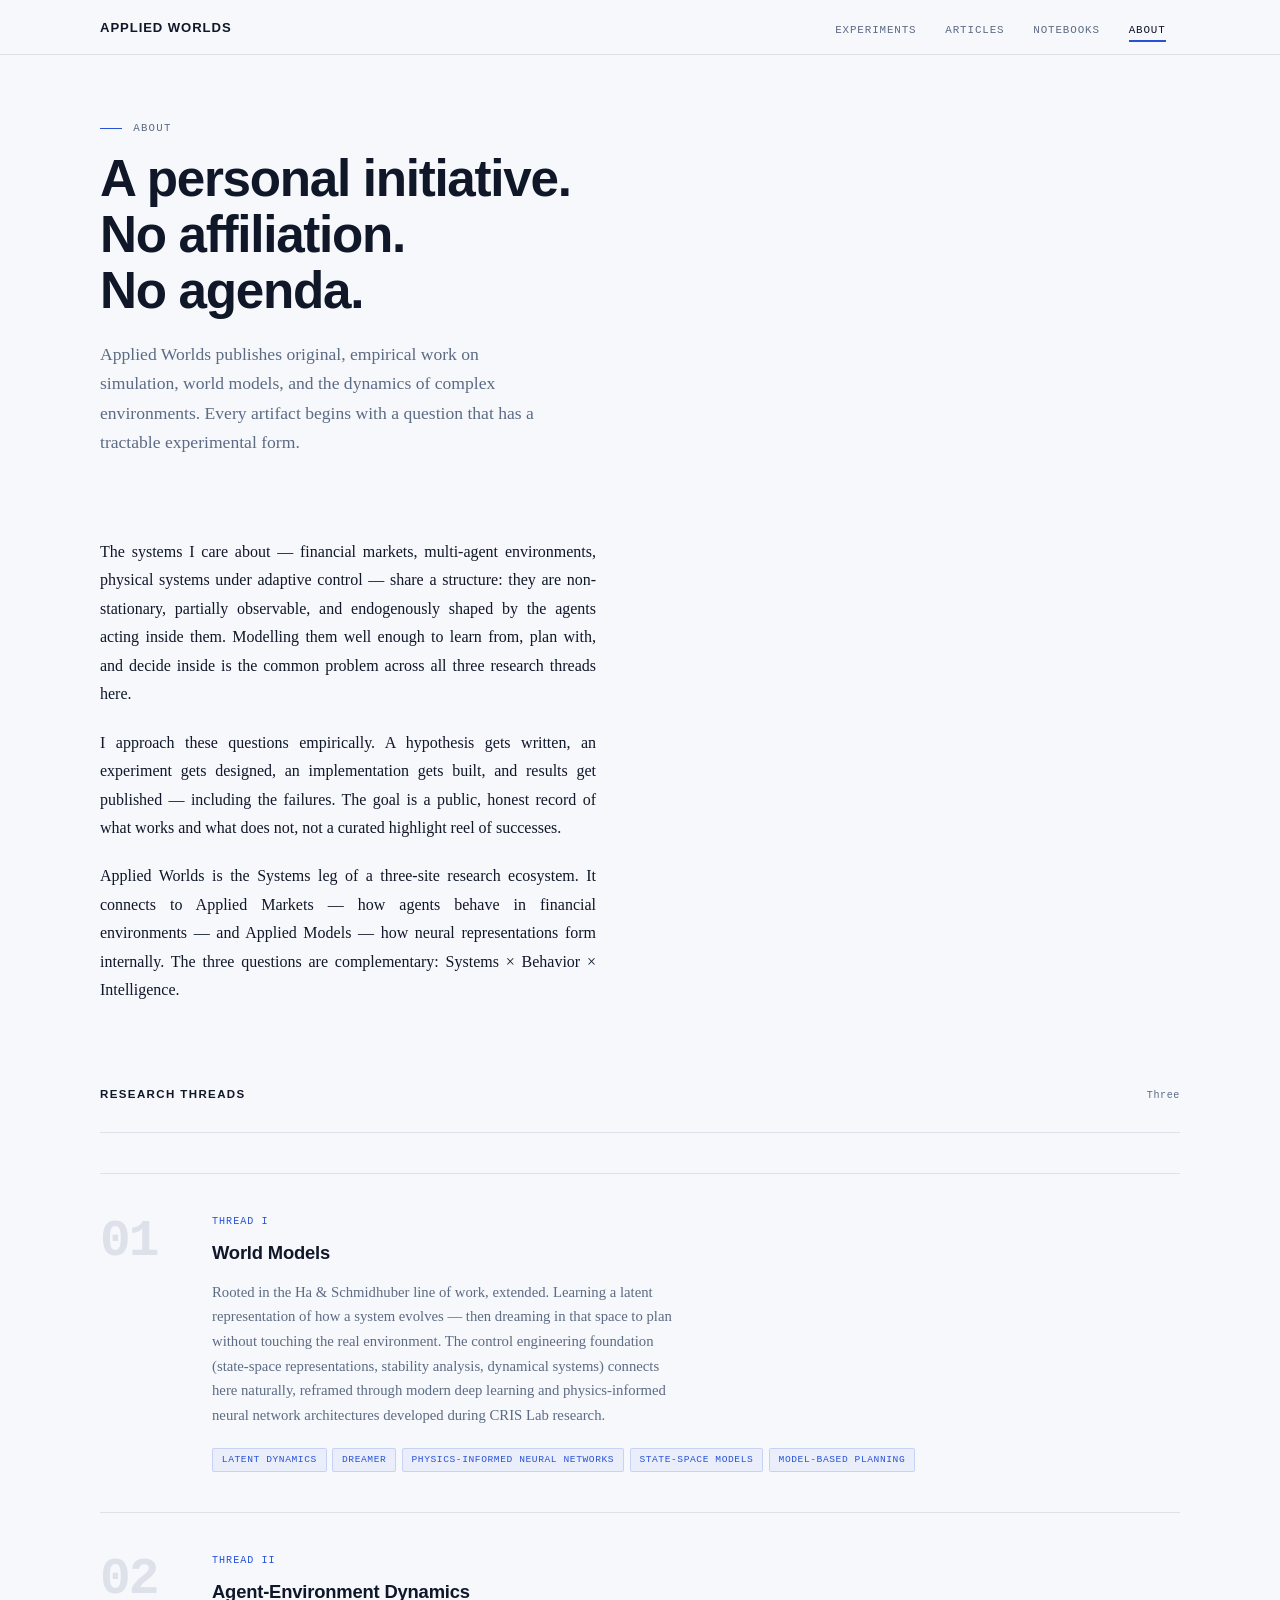
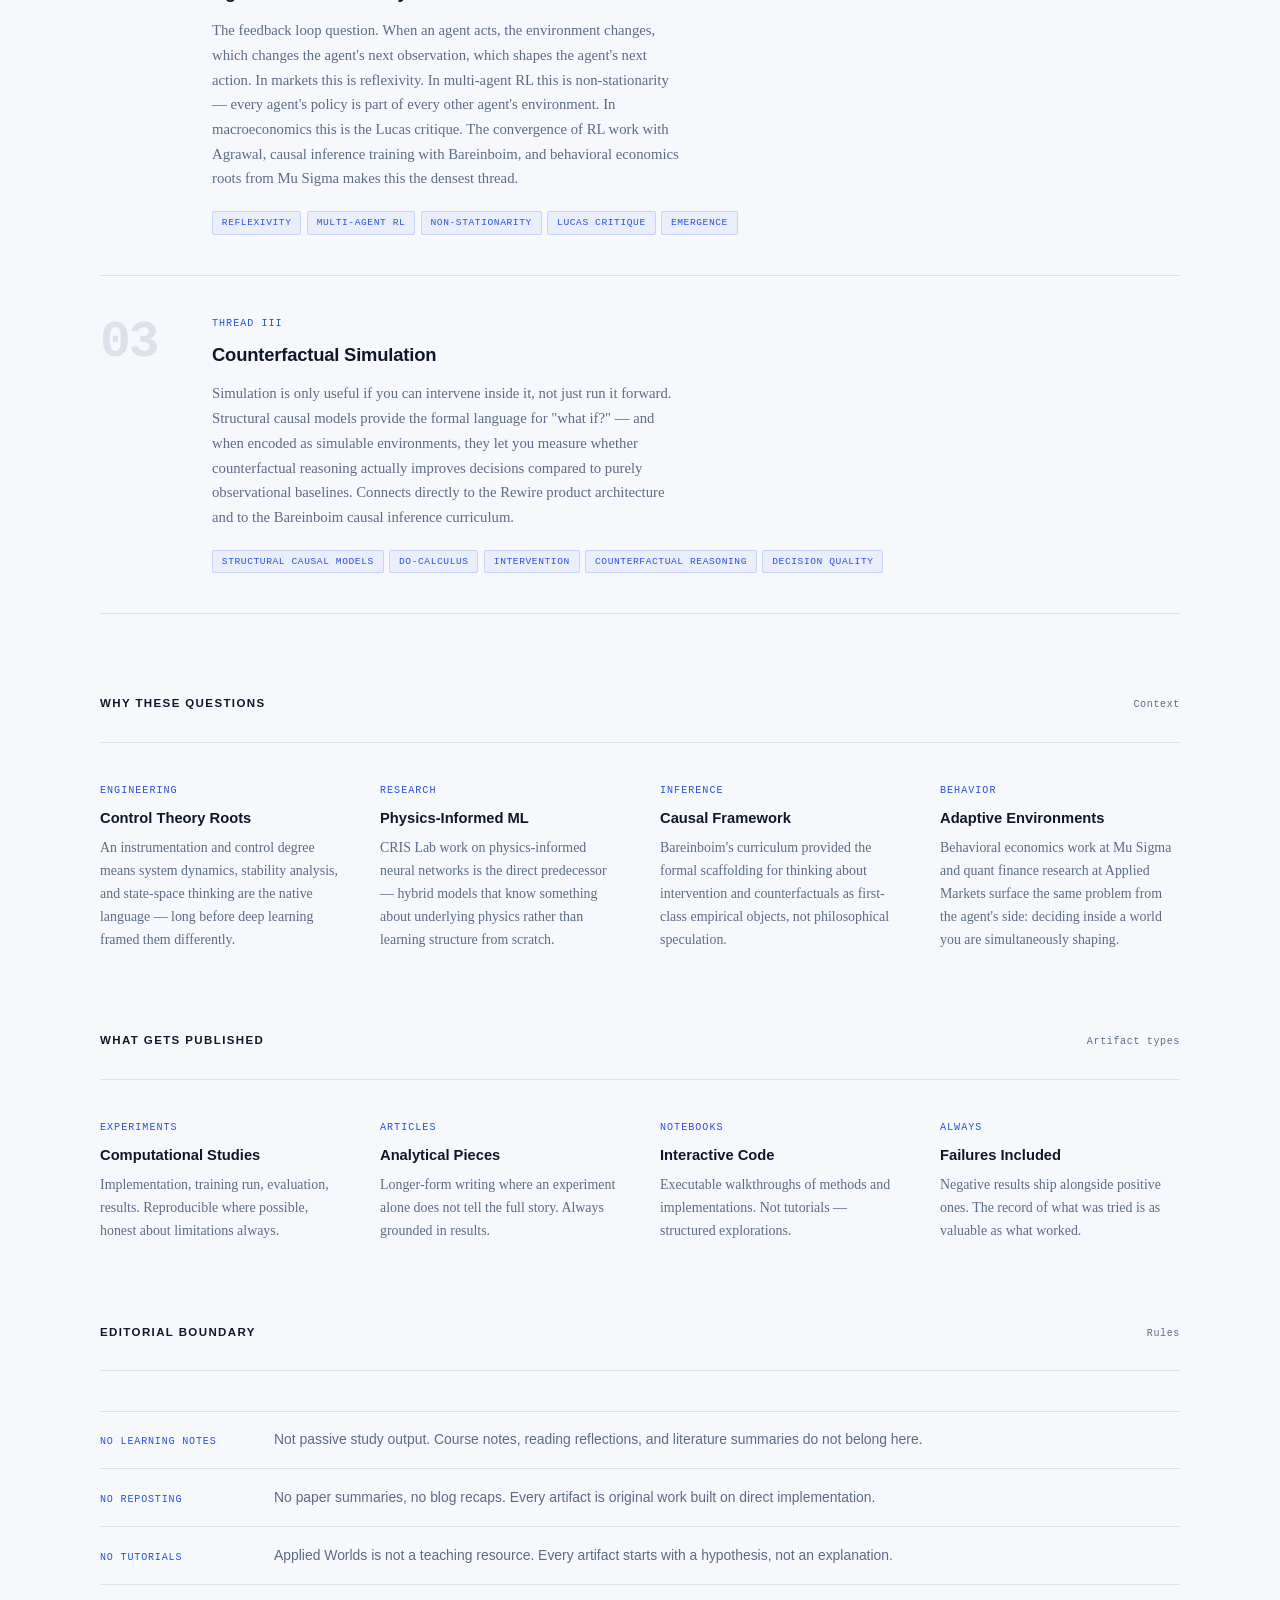
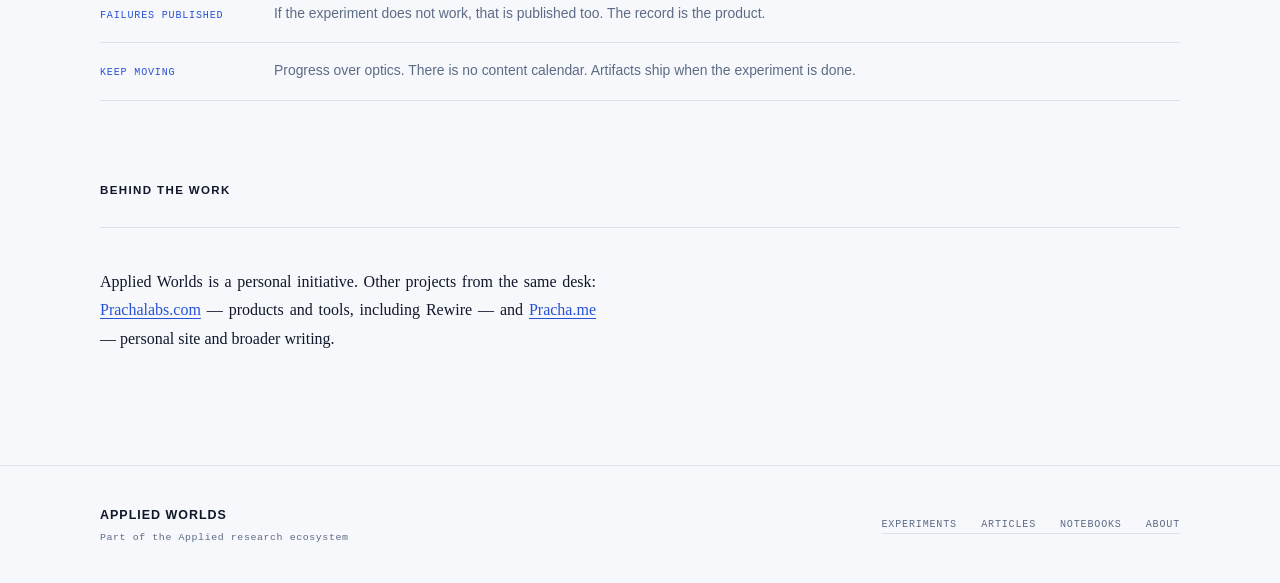
==== about.html @ 8bfee8c9 "Add initial site pages, styles, and Pages deploy Add the initial static site for Applied Worlds: ind" ====
<!doctype html>
<html lang="en">
<head>
  <meta charset="utf-8">
  <meta name="viewport" content="width=device-width, initial-scale=1">
  <title>About — Applied Worlds</title>
  <meta name="description" content="About Applied Worlds — the research initiative, its three threads, and the questions it pursues.">
  <link rel="stylesheet" href="style.css">
</head>
<body>

<!-- ─── Nav ──────────────────────────────────────────────────────── -->
<nav>
  <div class="nav-inner">
    <a class="nav-brand" href="index.html">Applied Worlds</a>
    <ul class="nav-links">
      <li><a href="experiments.html">Experiments</a></li>
      <li><a href="articles.html">Articles</a></li>
      <li><a href="notebooks.html">Notebooks</a></li>
      <li><a href="about.html" class="active">About</a></li>
    </ul>
  </div>
</nav>

<!-- ─── Page Header ───────────────────────────────────────────────── -->
<section style="margin-top: 3.5rem;">
  <div class="container">
    <span class="eyebrow">About</span>
    <h1 style="margin-top: 0.85rem; max-width: 20ch;">A personal initiative.<br>No affiliation.<br>No agenda.</h1>
    <p class="lede">Applied Worlds publishes original, empirical work on simulation, world models, and the dynamics of complex environments. Every artifact begins with a question that has a tractable experimental form.</p>
  </div>
</section>

<!-- ─── Mission ───────────────────────────────────────────────────── -->
<section>
  <div class="container">
    <p class="prose">The systems I care about — financial markets, multi-agent environments, physical systems under adaptive control — share a structure: they are non-stationary, partially observable, and endogenously shaped by the agents acting inside them. Modelling them well enough to learn from, plan with, and decide inside is the common problem across all three research threads here.</p>
    <p class="prose" style="margin-top: 1.25rem;">I approach these questions empirically. A hypothesis gets written, an experiment gets designed, an implementation gets built, and results get published — including the failures. The goal is a public, honest record of what works and what does not, not a curated highlight reel of successes.</p>
    <p class="prose" style="margin-top: 1.25rem;">Applied Worlds is the Systems leg of a three-site research ecosystem. It connects to Applied Markets — how agents behave in financial environments — and Applied Models — how neural representations form internally. The three questions are complementary: Systems &times; Behavior &times; Intelligence.</p>
  </div>
</section>

<!-- ─── Research Threads ──────────────────────────────────────────── -->
<section>
  <div class="container">
    <div class="section-header">
      <span class="section-title">Research Threads</span>
      <span class="section-count">Three</span>
    </div>

    <div class="threads-list">

      <div class="thread">
        <div class="thread-num">01</div>
        <div class="thread-body">
          <div class="thread-label">Thread I</div>
          <h3>World Models</h3>
          <p>Rooted in the Ha &amp; Schmidhuber line of work, extended. Learning a latent representation of how a system evolves — then dreaming in that space to plan without touching the real environment. The control engineering foundation (state-space representations, stability analysis, dynamical systems) connects here naturally, reframed through modern deep learning and physics-informed neural network architectures developed during CRIS Lab research.</p>
          <div class="thread-tags">
            <span class="tag">Latent Dynamics</span>
            <span class="tag">Dreamer</span>
            <span class="tag">Physics-Informed Neural Networks</span>
            <span class="tag">State-Space Models</span>
            <span class="tag">Model-Based Planning</span>
          </div>
        </div>
      </div>

      <div class="thread">
        <div class="thread-num">02</div>
        <div class="thread-body">
          <div class="thread-label">Thread II</div>
          <h3>Agent-Environment Dynamics</h3>
          <p>The feedback loop question. When an agent acts, the environment changes, which changes the agent's next observation, which shapes the agent's next action. In markets this is reflexivity. In multi-agent RL this is non-stationarity — every agent's policy is part of every other agent's environment. In macroeconomics this is the Lucas critique. The convergence of RL work with Agrawal, causal inference training with Bareinboim, and behavioral economics roots from Mu Sigma makes this the densest thread.</p>
          <div class="thread-tags">
            <span class="tag">Reflexivity</span>
            <span class="tag">Multi-Agent RL</span>
            <span class="tag">Non-Stationarity</span>
            <span class="tag">Lucas Critique</span>
            <span class="tag">Emergence</span>
          </div>
        </div>
      </div>

      <div class="thread">
        <div class="thread-num">03</div>
        <div class="thread-body">
          <div class="thread-label">Thread III</div>
          <h3>Counterfactual Simulation</h3>
          <p>Simulation is only useful if you can intervene inside it, not just run it forward. Structural causal models provide the formal language for "what if?" — and when encoded as simulable environments, they let you measure whether counterfactual reasoning actually improves decisions compared to purely observational baselines. Connects directly to the Rewire product architecture and to the Bareinboim causal inference curriculum.</p>
          <div class="thread-tags">
            <span class="tag">Structural Causal Models</span>
            <span class="tag">Do-Calculus</span>
            <span class="tag">Intervention</span>
            <span class="tag">Counterfactual Reasoning</span>
            <span class="tag">Decision Quality</span>
          </div>
        </div>
      </div>

    </div>
  </div>
</section>

<!-- ─── Why These Questions ───────────────────────────────────────── -->
<section>
  <div class="container">
    <div class="section-header">
      <span class="section-title">Why These Questions</span>
      <span class="section-count">Context</span>
    </div>
    <div class="four-col">
      <div>
        <div class="item-label">Engineering</div>
        <div class="item-title">Control Theory Roots</div>
        <p class="item-text">An instrumentation and control degree means system dynamics, stability analysis, and state-space thinking are the native language — long before deep learning framed them differently.</p>
      </div>
      <div>
        <div class="item-label">Research</div>
        <div class="item-title">Physics-Informed ML</div>
        <p class="item-text">CRIS Lab work on physics-informed neural networks is the direct predecessor — hybrid models that know something about underlying physics rather than learning structure from scratch.</p>
      </div>
      <div>
        <div class="item-label">Inference</div>
        <div class="item-title">Causal Framework</div>
        <p class="item-text">Bareinboim's curriculum provided the formal scaffolding for thinking about intervention and counterfactuals as first-class empirical objects, not philosophical speculation.</p>
      </div>
      <div>
        <div class="item-label">Behavior</div>
        <div class="item-title">Adaptive Environments</div>
        <p class="item-text">Behavioral economics work at Mu Sigma and quant finance research at Applied Markets surface the same problem from the agent's side: deciding inside a world you are simultaneously shaping.</p>
      </div>
    </div>
  </div>
</section>

<!-- ─── What Gets Published ───────────────────────────────────────── -->
<section>
  <div class="container">
    <div class="section-header">
      <span class="section-title">What Gets Published</span>
      <span class="section-count">Artifact types</span>
    </div>
    <div class="four-col">
      <div>
        <div class="item-label">Experiments</div>
        <div class="item-title">Computational Studies</div>
        <p class="item-text">Implementation, training run, evaluation, results. Reproducible where possible, honest about limitations always.</p>
      </div>
      <div>
        <div class="item-label">Articles</div>
        <div class="item-title">Analytical Pieces</div>
        <p class="item-text">Longer-form writing where an experiment alone does not tell the full story. Always grounded in results.</p>
      </div>
      <div>
        <div class="item-label">Notebooks</div>
        <div class="item-title">Interactive Code</div>
        <p class="item-text">Executable walkthroughs of methods and implementations. Not tutorials — structured explorations.</p>
      </div>
      <div>
        <div class="item-label">Always</div>
        <div class="item-title">Failures Included</div>
        <p class="item-text">Negative results ship alongside positive ones. The record of what was tried is as valuable as what worked.</p>
      </div>
    </div>
  </div>
</section>

<!-- ─── Editorial Boundary ────────────────────────────────────────── -->
<section>
  <div class="container">
    <div class="section-header">
      <span class="section-title">Editorial Boundary</span>
      <span class="section-count">Rules</span>
    </div>
    <div class="editorial-list">
      <div class="editorial-item">
        <span class="rule-label">No Learning Notes</span>
        <span class="rule-text">Not passive study output. Course notes, reading reflections, and literature summaries do not belong here.</span>
      </div>
      <div class="editorial-item">
        <span class="rule-label">No Reposting</span>
        <span class="rule-text">No paper summaries, no blog recaps. Every artifact is original work built on direct implementation.</span>
      </div>
      <div class="editorial-item">
        <span class="rule-label">No Tutorials</span>
        <span class="rule-text">Applied Worlds is not a teaching resource. Every artifact starts with a hypothesis, not an explanation.</span>
      </div>
      <div class="editorial-item">
        <span class="rule-label">Failures Published</span>
        <span class="rule-text">If the experiment does not work, that is published too. The record is the product.</span>
      </div>
      <div class="editorial-item">
        <span class="rule-label">Keep Moving</span>
        <span class="rule-text">Progress over optics. There is no content calendar. Artifacts ship when the experiment is done.</span>
      </div>
    </div>
  </div>
</section>

<!-- ─── Behind the Work ───────────────────────────────────────────── -->
<section style="margin-bottom: 3rem;">
  <div class="container">
    <div class="section-header">
      <span class="section-title">Behind the Work</span>
    </div>
    <p class="prose">Applied Worlds is a personal initiative. Other projects from the same desk: <a href="https://prachalabs.com" style="color: var(--accent); text-decoration: underline; text-underline-offset: 3px;">Prachalabs.com</a> — products and tools, including Rewire — and <a href="https://pracha.me" style="color: var(--accent); text-decoration: underline; text-underline-offset: 3px;">Pracha.me</a> — personal site and broader writing.</p>
  </div>
</section>

<!-- ─── Footer ───────────────────────────────────────────────────── -->
<footer>
  <div class="footer-inner">
    <div>
      <div class="footer-brand">Applied Worlds</div>
      <div class="footer-meta">Part of the Applied research ecosystem</div>
    </div>
    <nav class="footer-links">
      <a href="experiments.html">Experiments</a>
      <a href="articles.html">Articles</a>
      <a href="notebooks.html">Notebooks</a>
      <a href="about.html">About</a>
    </nav>
  </div>
</footer>

</body>
</html>
---- style.css ----
/* ─── Applied Worlds · Design System ──────────────────────────────── */

:root {
  /* Color */
  --bg:           #f7f8fc;
  --surface:      #eef0f7;
  --ink:          #0f1729;
  --muted:        #5c6b84;
  --rule:         #dde1ea;
  --line:         #c8cedd;
  --accent:       #2752d8;
  --accent-muted: #8aa4e8;
  --accent-warm:  #d45f2e;

  /* Typography */
  --font-serif: Charter, "Iowan Old Style", Palatino, Georgia, serif;
  --font-sans:  "Avenir Next", "Gill Sans", "Trebuchet MS", sans-serif;
  --font-mono:  SFMono-Regular, Menlo, Monaco, "Cascadia Mono", monospace;

  /* Layout */
  --max-w: min(1080px, calc(100% - 3rem));
}

/* ─── Reset ──────────────────────────────────────────────────────── */

*, *::before, *::after { box-sizing: border-box; margin: 0; padding: 0; }
html { font-size: 16px; -webkit-font-smoothing: antialiased; }
body { background: var(--bg); color: var(--ink); font-family: var(--font-serif); line-height: 1.6; }
a { color: inherit; text-decoration: none; }
ul, ol { list-style: none; }

/* ─── Layout ─────────────────────────────────────────────────────── */

.container { width: var(--max-w); margin-inline: auto; }
section { margin-top: 5rem; }

/* ─── Typography ─────────────────────────────────────────────────── */

h1 {
  font-family: var(--font-sans);
  font-size: clamp(2.1rem, 5vw, 3.2rem);
  font-weight: 700;
  line-height: 1.1;
  letter-spacing: -0.025em;
  color: var(--ink);
}

h2 {
  font-family: var(--font-sans);
  font-size: 1.4rem;
  font-weight: 600;
  letter-spacing: -0.01em;
  color: var(--ink);
}

h3 {
  font-family: var(--font-sans);
  font-size: 1.1rem;
  font-weight: 700;
  letter-spacing: -0.01em;
  color: var(--ink);
}

.lede {
  font-family: var(--font-serif);
  font-size: 1.1rem;
  line-height: 1.68;
  color: var(--muted);
  max-width: 52ch;
  margin-top: 1.25rem;
}

.prose {
  font-family: var(--font-serif);
  font-size: 1rem;
  line-height: 1.78;
  max-width: 62ch;
  text-align: justify;
  hyphens: auto;
  color: var(--ink);
}

/* ─── Eyebrow ────────────────────────────────────────────────────── */

.eyebrow {
  font-family: var(--font-mono);
  font-size: 0.67rem;
  letter-spacing: 0.12em;
  text-transform: uppercase;
  color: var(--muted);
  display: inline-flex;
  align-items: center;
  gap: 0.7rem;
}

.eyebrow::before {
  content: '';
  display: block;
  width: 22px;
  height: 1px;
  background: var(--accent);
  flex-shrink: 0;
}

/* ─── Navigation ─────────────────────────────────────────────────── */

nav {
  position: sticky;
  top: 0;
  z-index: 100;
  background: rgba(247, 248, 252, 0.88);
  backdrop-filter: blur(14px);
  -webkit-backdrop-filter: blur(14px);
  border-bottom: 1px solid var(--rule);
}

.nav-inner {
  width: var(--max-w);
  margin-inline: auto;
  display: flex;
  align-items: center;
  justify-content: space-between;
  height: 54px;
}

.nav-brand {
  font-family: var(--font-sans);
  font-size: 0.82rem;
  font-weight: 700;
  letter-spacing: 0.07em;
  text-transform: uppercase;
  color: var(--ink);
}

.nav-links {
  display: flex;
  align-items: center;
}

.nav-links a {
  font-family: var(--font-mono);
  font-size: 0.68rem;
  letter-spacing: 0.08em;
  text-transform: uppercase;
  color: var(--muted);
  padding: 0.35rem 0.9rem;
  position: relative;
  transition: color 0.18s;
}

.nav-links a::after {
  content: '';
  position: absolute;
  bottom: -1px;
  left: 0.9rem;
  right: 0.9rem;
  height: 2px;
  background: var(--accent);
  transform: scaleX(0);
  transform-origin: left;
  transition: transform 0.2s ease;
}

.nav-links a:hover { color: var(--ink); }
.nav-links a:hover::after { transform: scaleX(1); }
.nav-links a.active { color: var(--ink); }
.nav-links a.active::after { transform: scaleX(1); }

/* ─── Hero ───────────────────────────────────────────────────────── */

.hero {
  position: relative;
  padding: 5rem 0 4.5rem;
  overflow: hidden;
}

/* dot grid */
.hero::before {
  content: '';
  position: absolute;
  inset: 0;
  background-image: radial-gradient(circle at 1px 1px, var(--line) 1px, transparent 0);
  background-size: 28px 28px;
  opacity: 0.5;
  pointer-events: none;
}

/* indigo glow bleed */
.hero::after {
  content: '';
  position: absolute;
  top: 0;
  left: -5%;
  width: 55%;
  height: 100%;
  background: radial-gradient(ellipse at 25% 40%, rgba(39, 82, 216, 0.07) 0%, transparent 65%);
  pointer-events: none;
}

.hero-inner {
  position: relative;
  z-index: 1;
  width: var(--max-w);
  margin-inline: auto;
  display: grid;
  grid-template-columns: 1.4fr 0.9fr;
  gap: 4rem;
  align-items: start;
}

.hero-left { padding-top: 0.25rem; }
.hero-left h1 { margin-top: 0.85rem; }

.hero-cta {
  display: flex;
  gap: 0.75rem;
  margin-top: 2rem;
  flex-wrap: wrap;
}

/* ─── Signal Bar ─────────────────────────────────────────────────── */

.signal-bar {
  display: flex;
  flex-wrap: wrap;
  gap: 0;
  margin-top: 2.25rem;
  border-top: 1px solid var(--rule);
  padding-top: 1.25rem;
}

.signal-bar span {
  font-family: var(--font-mono);
  font-size: 0.63rem;
  letter-spacing: 0.1em;
  text-transform: uppercase;
  color: var(--muted);
  padding-right: 1rem;
  margin-right: 1rem;
  border-right: 1px solid var(--rule);
}

.signal-bar span:last-child { border-right: none; margin-right: 0; }

/* ─── Hero Right: Question Block ─────────────────────────────────── */

.hero-question {
  background: var(--surface);
  border: 1px solid var(--rule);
  border-top: 3px solid var(--accent);
  padding: 1.75rem;
}

.hero-question .eyebrow { margin-bottom: 1rem; }

.hero-question blockquote {
  font-family: var(--font-serif);
  font-size: 0.93rem;
  line-height: 1.72;
  color: var(--ink);
  font-style: italic;
}

/* Thread list inside hero right */
.hero-thread-list {
  margin-top: 1.5rem;
  border-top: 1px solid var(--rule);
  padding-top: 1rem;
}

.hero-thread-list li {
  display: flex;
  align-items: baseline;
  gap: 0.75rem;
  padding: 0.5rem 0;
  border-bottom: 1px solid var(--rule);
}

.hero-thread-list li:first-child { border-top: 1px solid var(--rule); }

.tnum {
  font-family: var(--font-mono);
  font-size: 0.62rem;
  color: var(--accent);
  letter-spacing: 0.05em;
  flex-shrink: 0;
}

.tname {
  font-family: var(--font-sans);
  font-size: 0.78rem;
  font-weight: 600;
  color: var(--ink);
}

/* ─── World Diagram ──────────────────────────────────────────────── */

.world-diagram-wrap {
  display: flex;
  align-items: center;
  justify-content: center;
  padding: 1.25rem 1.75rem;
}

.world-diagram-wrap svg {
  width: 100%;
  max-width: 175px;
  opacity: 0.85;
}

/* ─── Buttons ────────────────────────────────────────────────────── */

.btn-primary {
  display: inline-flex;
  align-items: center;
  font-family: var(--font-sans);
  font-size: 0.8rem;
  font-weight: 600;
  letter-spacing: 0.04em;
  background: var(--ink);
  color: #fff;
  padding: 0.65rem 1.35rem;
  border-radius: 2px;
  transition: background 0.18s;
}

.btn-primary:hover { background: var(--accent); }

.btn-secondary {
  display: inline-flex;
  align-items: center;
  font-family: var(--font-sans);
  font-size: 0.8rem;
  font-weight: 500;
  color: var(--muted);
  padding: 0.65rem 1.35rem;
  border: 1px solid var(--line);
  border-radius: 2px;
  transition: color 0.18s, border-color 0.18s;
}

.btn-secondary:hover { color: var(--ink); border-color: var(--ink); }

/* ─── Section Header ─────────────────────────────────────────────── */

.section-header {
  display: flex;
  align-items: baseline;
  justify-content: space-between;
  padding-bottom: 1.75rem;
  border-bottom: 1px solid var(--rule);
  margin-bottom: 2.5rem;
}

.section-title {
  font-family: var(--font-sans);
  font-size: 0.72rem;
  font-weight: 700;
  letter-spacing: 0.12em;
  text-transform: uppercase;
  color: var(--ink);
}

.section-count {
  font-family: var(--font-mono);
  font-size: 0.63rem;
  color: var(--muted);
  letter-spacing: 0.06em;
}

/* ─── At a Glance ────────────────────────────────────────────────── */

.glance-grid {
  display: grid;
  grid-template-columns: repeat(4, 1fr);
}

.glance-item {
  padding: 0 1.75rem 0 0;
  border-right: 1px solid var(--rule);
}

.glance-item:first-child { padding-left: 0; }
.glance-item:last-child { border-right: none; }
.glance-item:not(:first-child) { padding-left: 1.75rem; }

.glance-label {
  font-family: var(--font-mono);
  font-size: 0.63rem;
  letter-spacing: 0.1em;
  text-transform: uppercase;
  color: var(--accent);
  margin-bottom: 0.5rem;
}

.glance-value {
  font-family: var(--font-sans);
  font-size: 0.9rem;
  font-weight: 600;
  color: var(--ink);
  line-height: 1.4;
}

/* ─── Research Threads ───────────────────────────────────────────── */

.threads-list { display: flex; flex-direction: column; }

.thread {
  display: grid;
  grid-template-columns: 72px 1fr;
  gap: 2.5rem;
  padding: 2.5rem 0;
  border-top: 1px solid var(--rule);
}

.thread:last-child { border-bottom: 1px solid var(--rule); }

.thread-num {
  font-family: var(--font-mono);
  font-size: 3.2rem;
  font-weight: 700;
  color: var(--rule);
  line-height: 1;
  padding-top: 0.1rem;
  letter-spacing: -0.04em;
  user-select: none;
  transition: color 0.2s;
}

.thread:hover .thread-num { color: var(--line); }

.thread-label {
  font-family: var(--font-mono);
  font-size: 0.63rem;
  letter-spacing: 0.1em;
  text-transform: uppercase;
  color: var(--accent);
  margin-bottom: 0.5rem;
}

.thread h3 {
  font-size: 1.15rem;
  font-weight: 700;
  margin-bottom: 0.75rem;
  letter-spacing: -0.01em;
}

.thread p {
  font-size: 0.92rem;
  color: var(--muted);
  line-height: 1.68;
  max-width: 64ch;
}

.thread-tags {
  display: flex;
  flex-wrap: wrap;
  gap: 0.35rem;
  margin-top: 1.25rem;
}

.tag {
  font-family: var(--font-mono);
  font-size: 0.6rem;
  letter-spacing: 0.06em;
  text-transform: uppercase;
  color: var(--accent);
  background: rgba(39, 82, 216, 0.06);
  border: 1px solid rgba(39, 82, 216, 0.18);
  padding: 0.2rem 0.55rem;
  border-radius: 2px;
}

/* ─── Four-col Grid ──────────────────────────────────────────────── */

.four-col {
  display: grid;
  grid-template-columns: repeat(4, 1fr);
  gap: 2.5rem;
}

.item-label {
  font-family: var(--font-mono);
  font-size: 0.63rem;
  letter-spacing: 0.1em;
  text-transform: uppercase;
  color: var(--accent);
  margin-bottom: 0.5rem;
}

.item-title {
  font-family: var(--font-sans);
  font-size: 0.92rem;
  font-weight: 600;
  color: var(--ink);
  margin-bottom: 0.4rem;
}

.item-text {
  font-family: var(--font-serif);
  font-size: 0.87rem;
  color: var(--muted);
  line-height: 1.65;
}

/* ─── Editorial List ─────────────────────────────────────────────── */

.editorial-list { display: flex; flex-direction: column; }

.editorial-item {
  display: grid;
  grid-template-columns: 150px 1fr;
  gap: 1.5rem;
  padding: 1.1rem 0;
  border-top: 1px solid var(--rule);
  align-items: baseline;
}

.editorial-item:last-child { border-bottom: 1px solid var(--rule); }

.rule-label {
  font-family: var(--font-mono);
  font-size: 0.63rem;
  letter-spacing: 0.08em;
  text-transform: uppercase;
  color: var(--accent);
}

.rule-text {
  font-family: var(--font-sans);
  font-size: 0.87rem;
  color: var(--muted);
  line-height: 1.55;
}

/* ─── Artifact Index ─────────────────────────────────────────────── */

.artifact-filters {
  display: flex;
  gap: 1.5rem;
  margin-bottom: 2rem;
  padding-bottom: 1rem;
  border-bottom: 1px solid var(--rule);
  flex-wrap: wrap;
}

.artifact-filters a {
  font-family: var(--font-mono);
  font-size: 0.63rem;
  letter-spacing: 0.1em;
  text-transform: uppercase;
  color: var(--muted);
  transition: color 0.18s;
}

.artifact-filters a:hover { color: var(--accent); }
.artifact-filters a.active { color: var(--accent); }

.artifact-table {
  width: 100%;
  border-collapse: collapse;
  font-size: 0.87rem;
}

.artifact-table th {
  font-family: var(--font-mono);
  font-size: 0.6rem;
  letter-spacing: 0.1em;
  text-transform: uppercase;
  color: var(--muted);
  text-align: left;
  padding: 0 1.5rem 0.75rem 0;
  border-bottom: 1px solid var(--rule);
  font-weight: normal;
}

.artifact-table td {
  padding: 1rem 1.5rem 1rem 0;
  border-bottom: 1px solid var(--rule);
  vertical-align: top;
}

.empty-state {
  padding: 4.5rem 0;
  text-align: center;
}

.empty-state p {
  font-family: var(--font-mono);
  font-size: 0.72rem;
  letter-spacing: 0.08em;
  text-transform: uppercase;
  color: var(--muted);
}

/* ─── Footer ─────────────────────────────────────────────────────── */

footer {
  margin-top: 7rem;
  border-top: 1px solid var(--rule);
  padding: 2.5rem 0;
}

.footer-inner {
  width: var(--max-w);
  margin-inline: auto;
  display: flex;
  align-items: center;
  justify-content: space-between;
  flex-wrap: wrap;
  gap: 1rem;
}

.footer-brand {
  font-family: var(--font-sans);
  font-size: 0.78rem;
  font-weight: 700;
  letter-spacing: 0.08em;
  text-transform: uppercase;
  color: var(--ink);
}

.footer-meta {
  font-family: var(--font-mono);
  font-size: 0.62rem;
  letter-spacing: 0.06em;
  color: var(--muted);
  margin-top: 0.2rem;
}

.footer-links {
  display: flex;
  gap: 1.5rem;
  flex-wrap: wrap;
}

.footer-links a {
  font-family: var(--font-mono);
  font-size: 0.63rem;
  letter-spacing: 0.08em;
  text-transform: uppercase;
  color: var(--muted);
  transition: color 0.18s;
}

.footer-links a:hover { color: var(--accent); }

/* ─── Responsive ─────────────────────────────────────────────────── */

@media (max-width: 900px) {
  .hero-inner {
    grid-template-columns: 1fr;
    gap: 2.5rem;
  }

  .glance-grid {
    grid-template-columns: repeat(2, 1fr);
    row-gap: 2rem;
  }

  .glance-item {
    border-right: none;
    border-bottom: 1px solid var(--rule);
    padding: 0 0 1.5rem;
  }

  .glance-item:last-child { border-bottom: none; }
  .glance-item:not(:first-child) { padding-left: 0; }

  .thread {
    grid-template-columns: 48px 1fr;
    gap: 1.25rem;
  }

  .thread-num { font-size: 2rem; }

  .four-col { grid-template-columns: repeat(2, 1fr); gap: 1.75rem; }

  .editorial-item { grid-template-columns: 1fr; gap: 0.35rem; }

  .core-question-inner { grid-template-columns: 1fr; gap: 1.5rem; }
}

@media (max-width: 580px) {
  h1 { font-size: 1.85rem; }
  .four-col { grid-template-columns: 1fr; }
  .glance-grid { grid-template-columns: 1fr; }
}
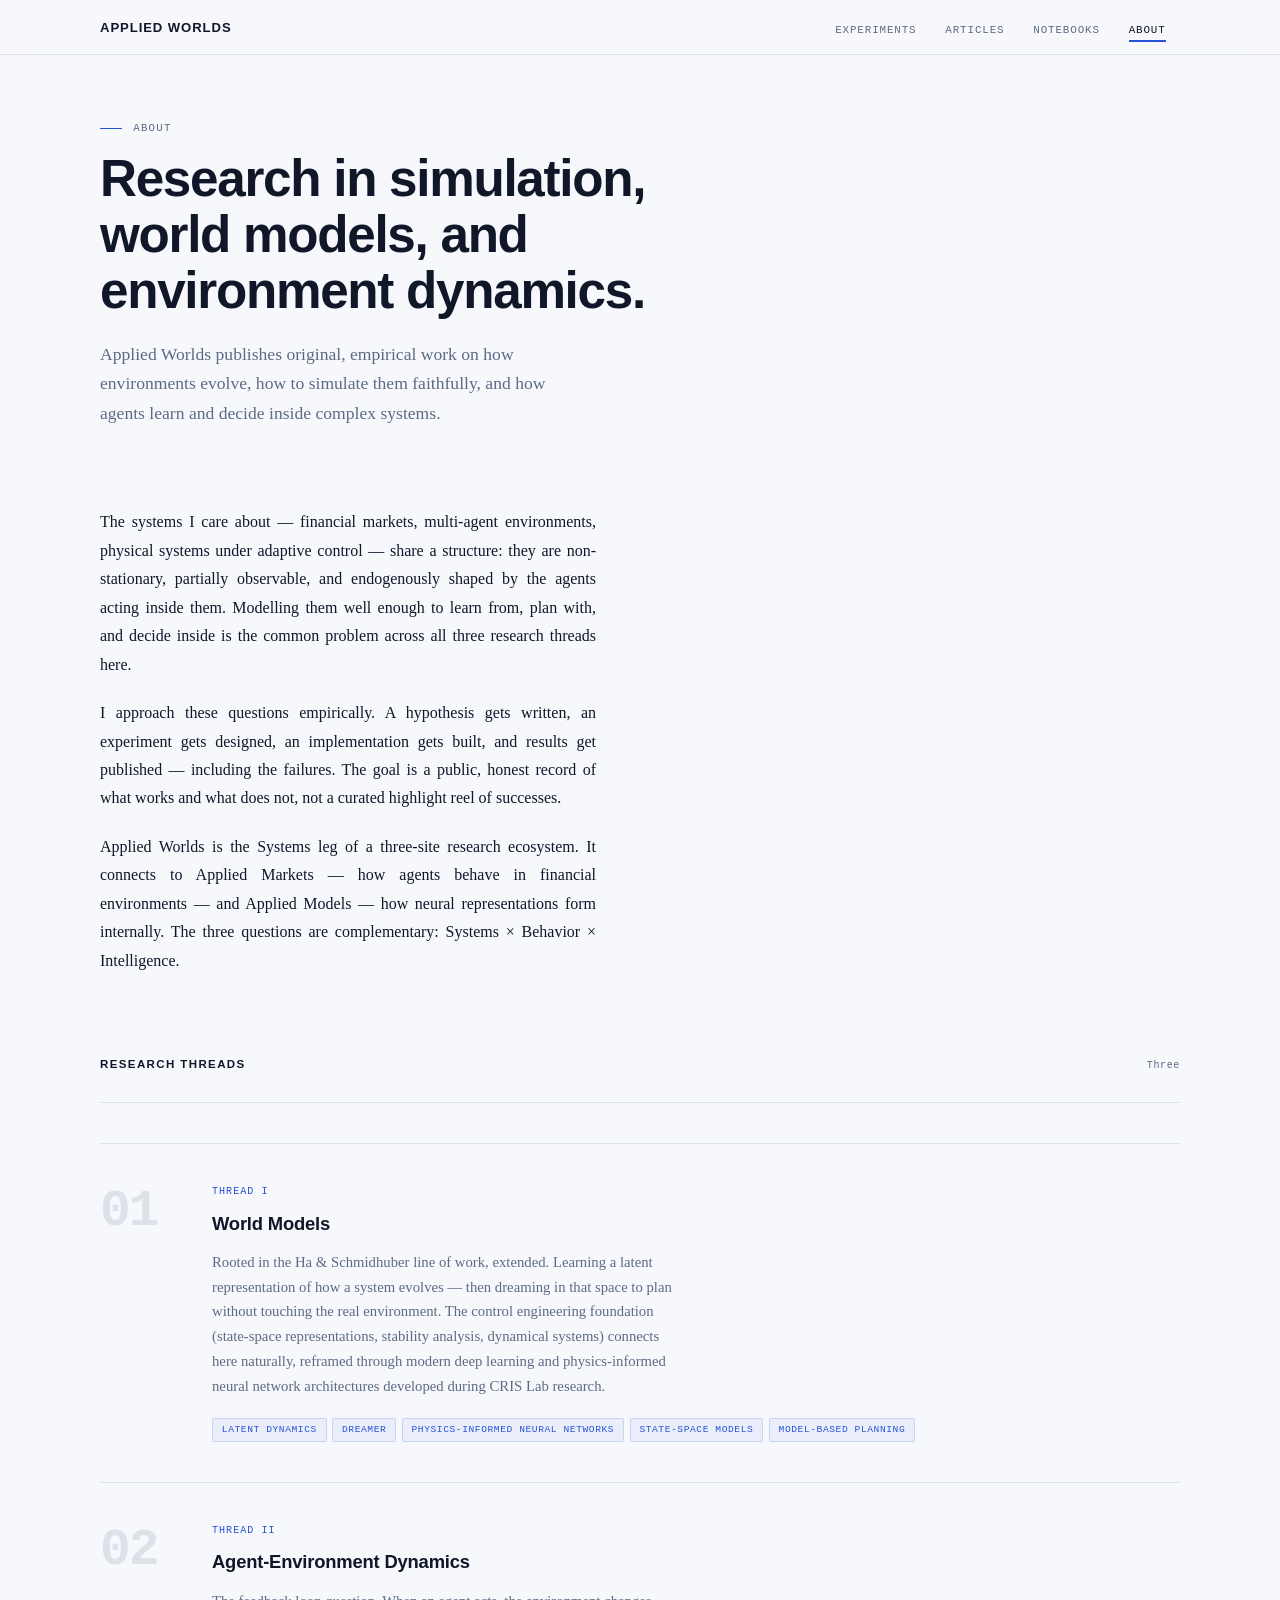
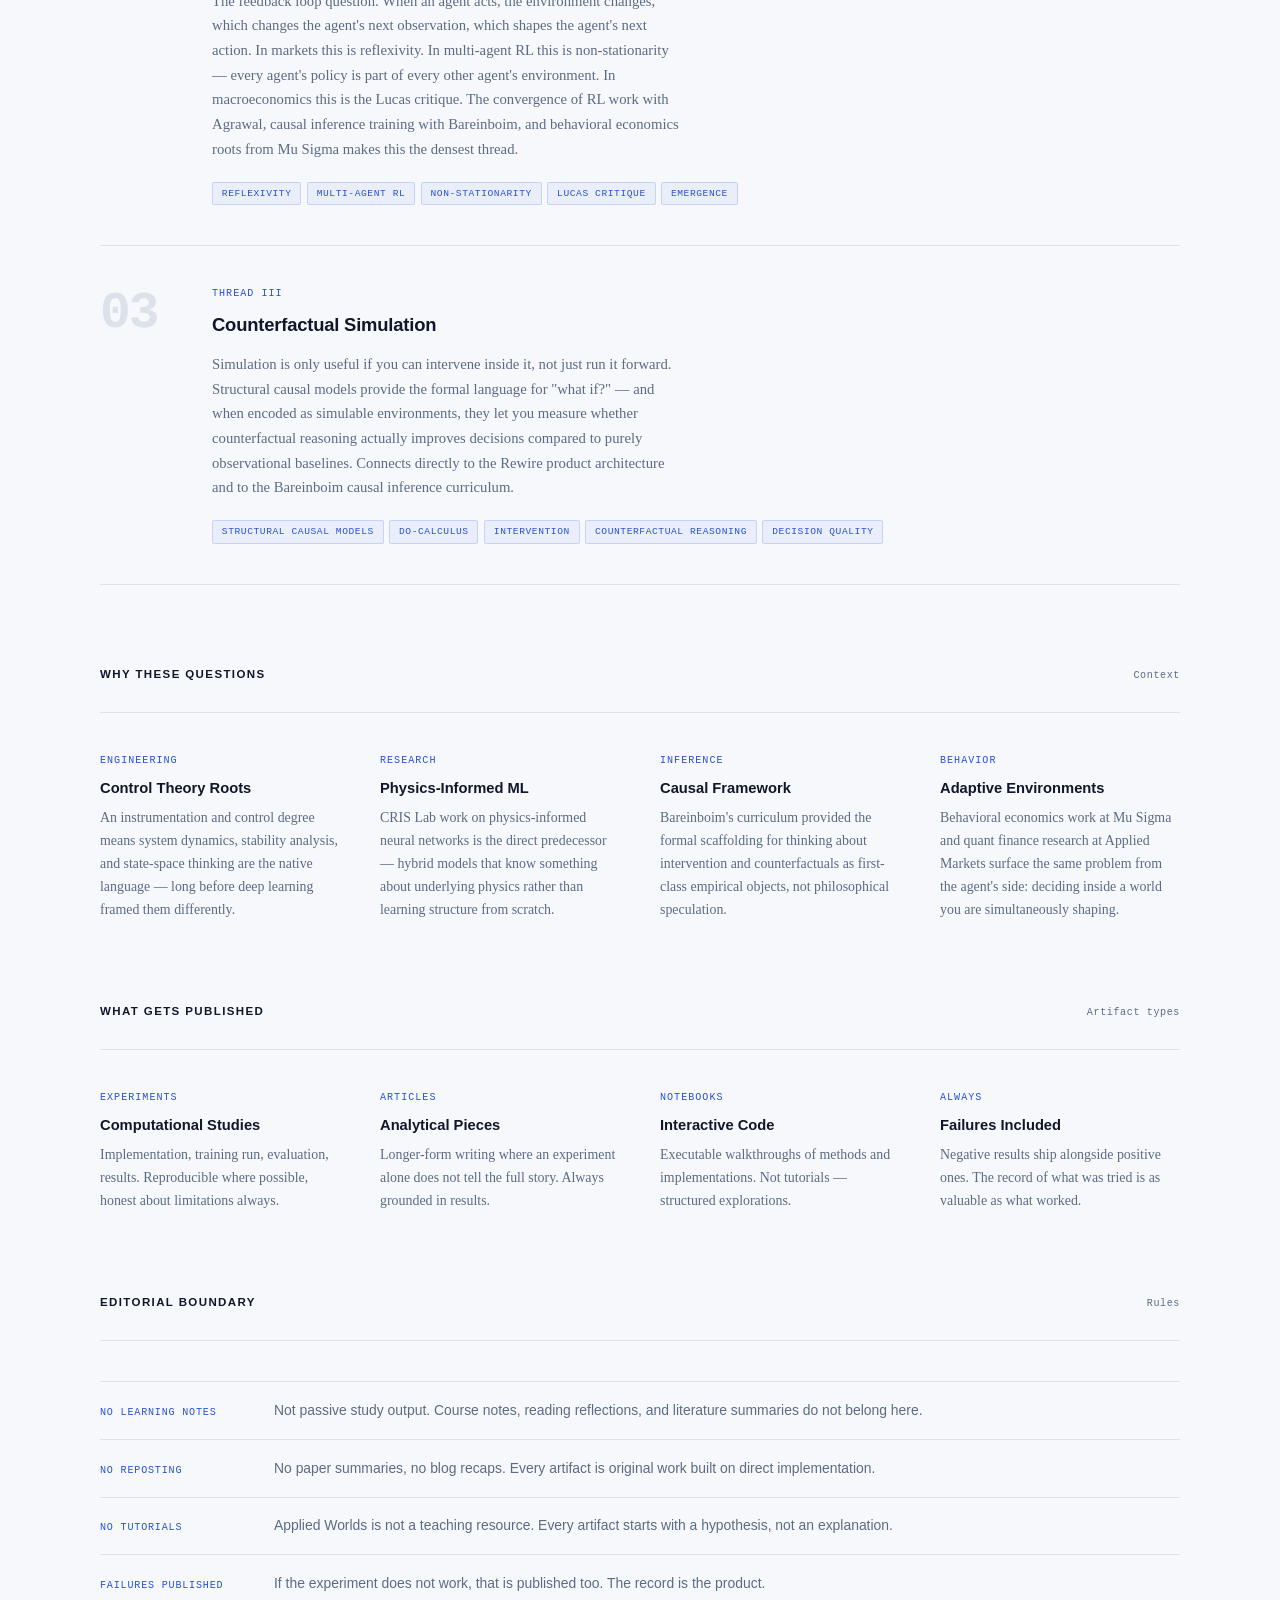
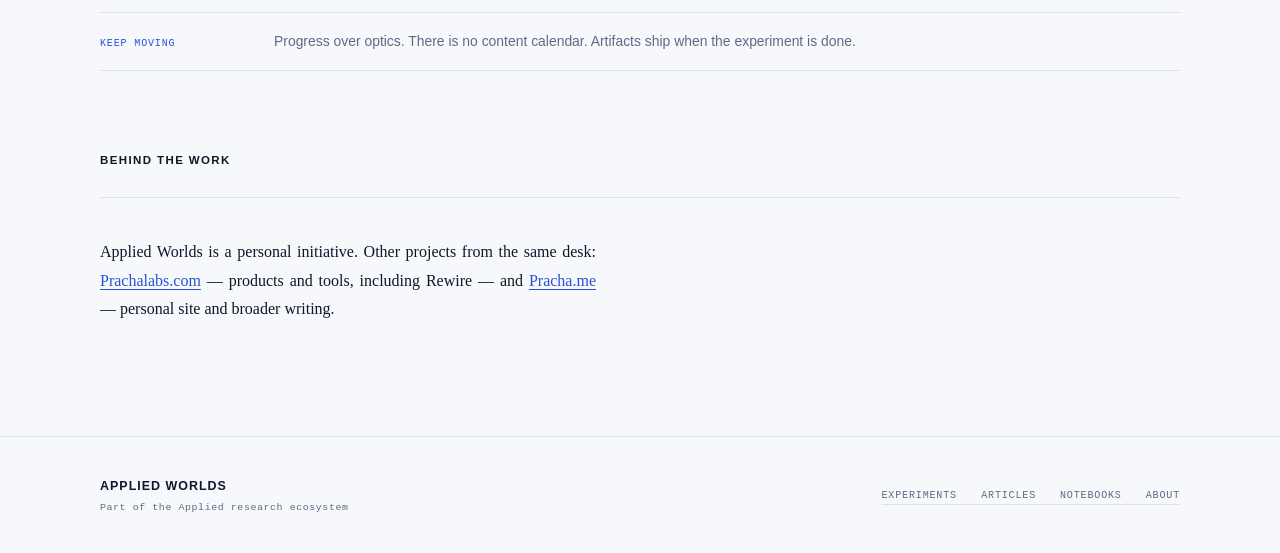
==== commit c7c5df33: "Refine About page heading and lede Replace the terse heading and lede with clearer copy emphasizing " ====
--- a/about.html
+++ b/about.html
@@ -26,8 +26,8 @@
 <section style="margin-top: 3.5rem;">
   <div class="container">
     <span class="eyebrow">About</span>
-    <h1 style="margin-top: 0.85rem; max-width: 20ch;">A personal initiative.<br>No affiliation.<br>No agenda.</h1>
-    <p class="lede">Applied Worlds publishes original, empirical work on simulation, world models, and the dynamics of complex environments. Every artifact begins with a question that has a tractable experimental form.</p>
+    <h1 style="margin-top: 0.85rem; max-width: 24ch;">Research in simulation, world models, and environment dynamics.</h1>
+    <p class="lede">Applied Worlds publishes original, empirical work on how environments evolve, how to simulate them faithfully, and how agents learn and decide inside complex systems.</p>
   </div>
 </section>
 
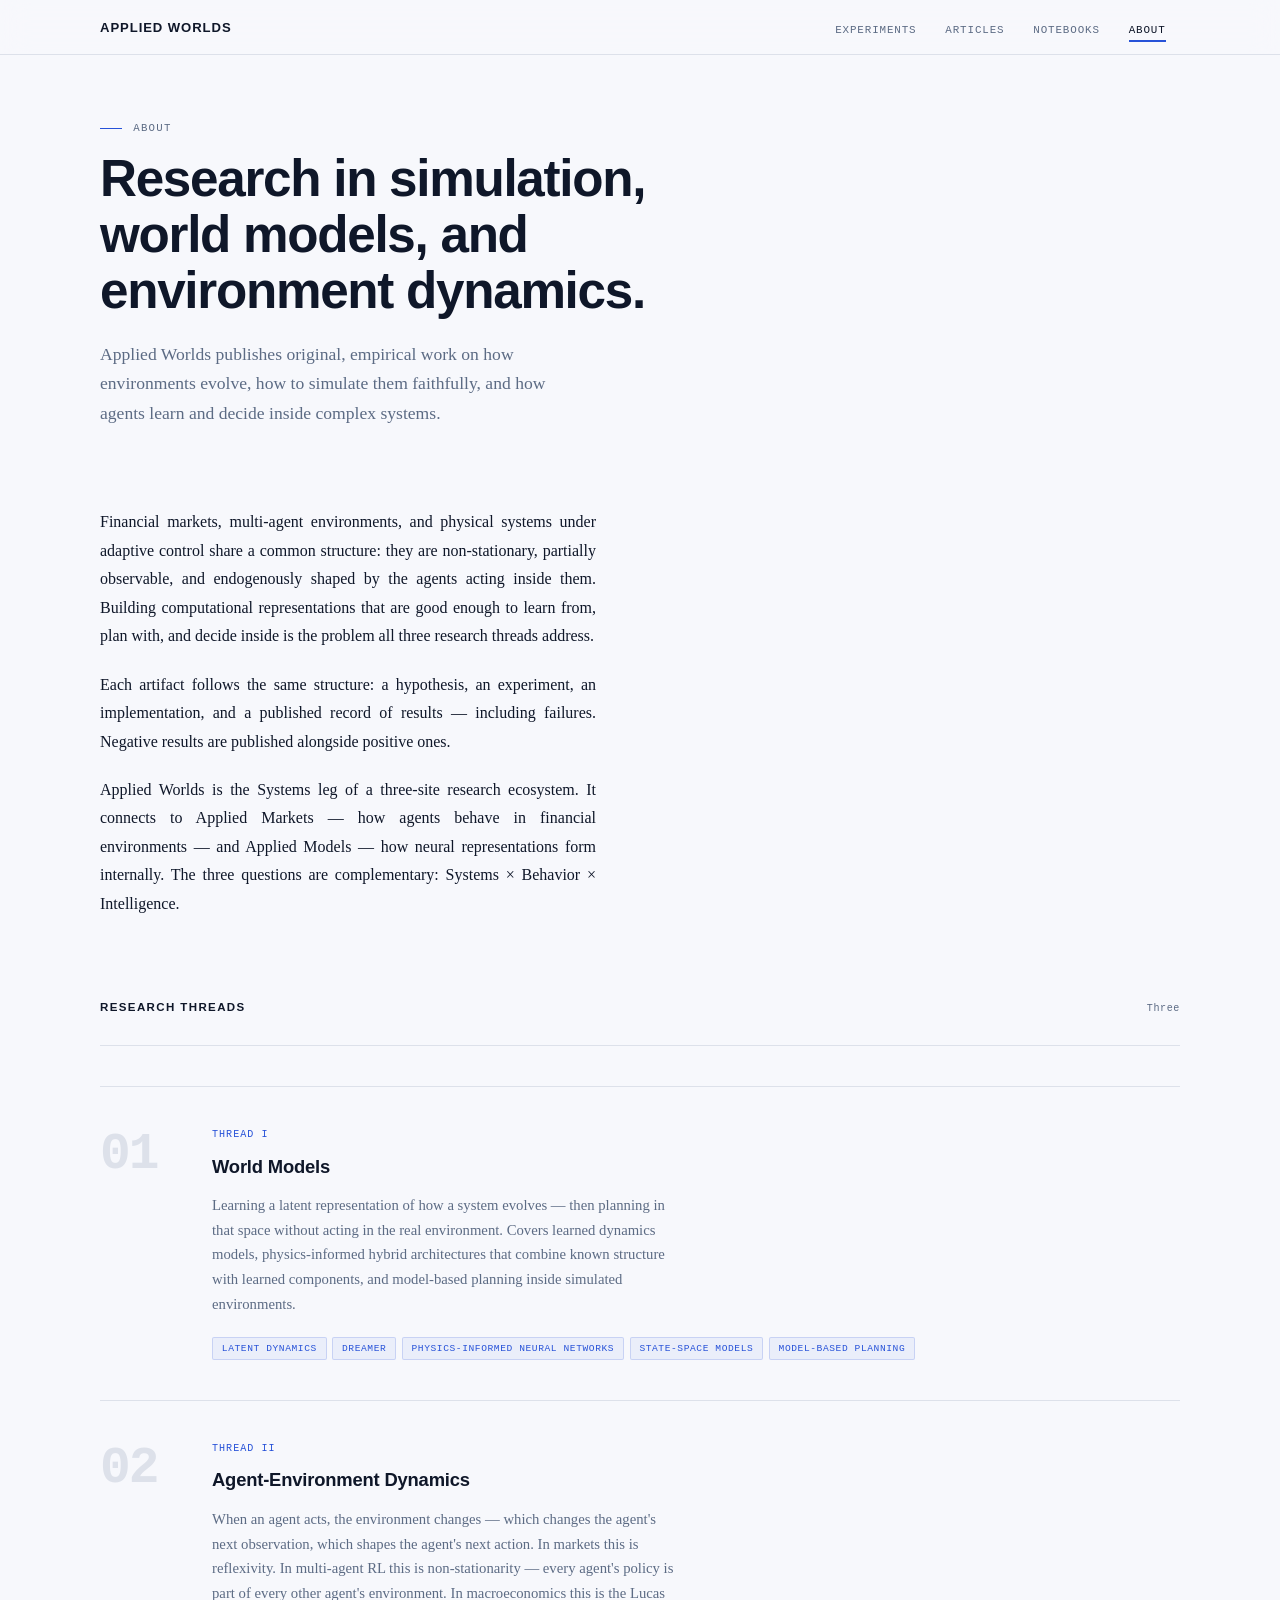
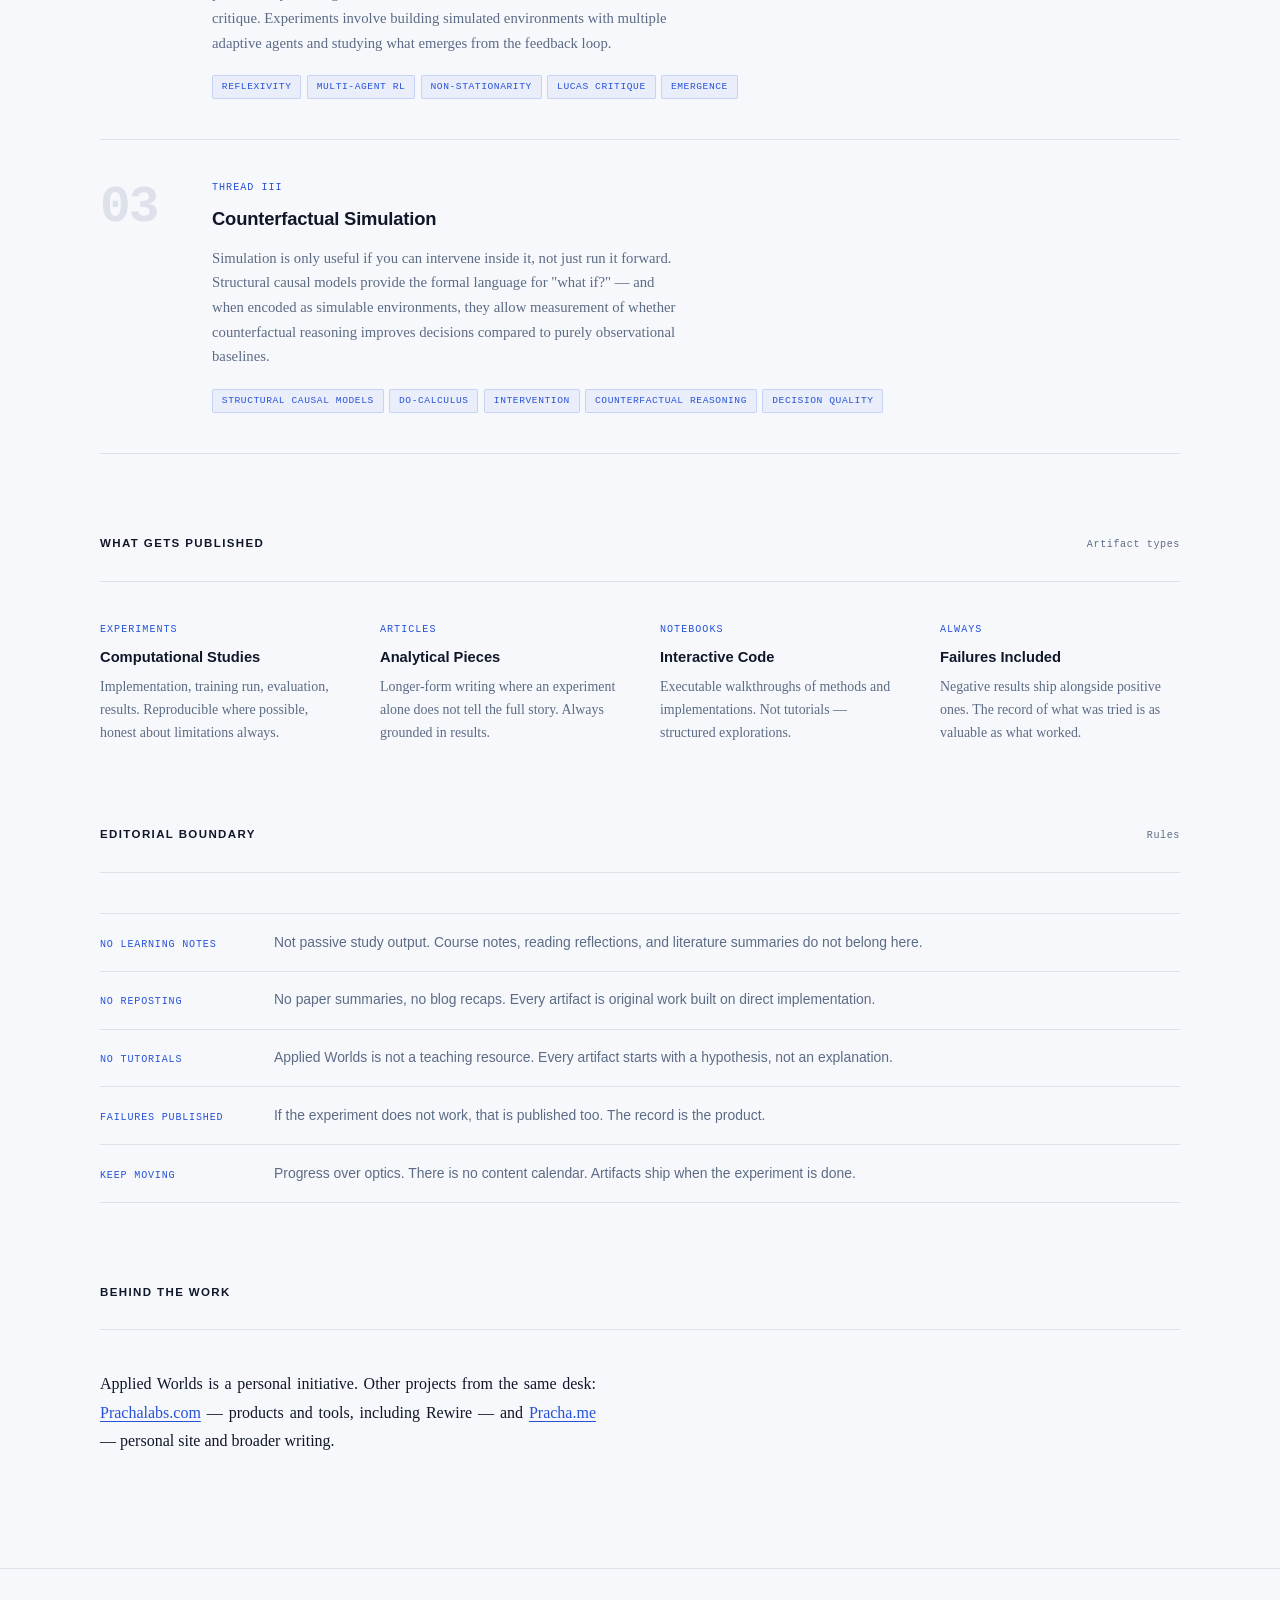
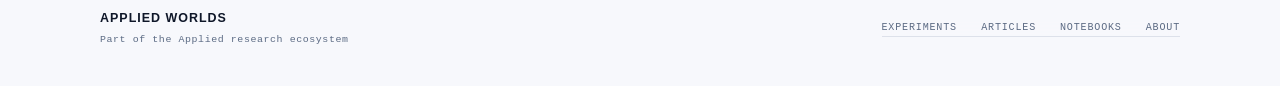
==== commit b39f7839: "Update about.html" ====
--- a/about.html
+++ b/about.html
@@ -34,8 +34,8 @@
 <!-- ─── Mission ───────────────────────────────────────────────────── -->
 <section>
   <div class="container">
-    <p class="prose">The systems I care about — financial markets, multi-agent environments, physical systems under adaptive control — share a structure: they are non-stationary, partially observable, and endogenously shaped by the agents acting inside them. Modelling them well enough to learn from, plan with, and decide inside is the common problem across all three research threads here.</p>
-    <p class="prose" style="margin-top: 1.25rem;">I approach these questions empirically. A hypothesis gets written, an experiment gets designed, an implementation gets built, and results get published — including the failures. The goal is a public, honest record of what works and what does not, not a curated highlight reel of successes.</p>
+    <p class="prose">Financial markets, multi-agent environments, and physical systems under adaptive control share a common structure: they are non-stationary, partially observable, and endogenously shaped by the agents acting inside them. Building computational representations that are good enough to learn from, plan with, and decide inside is the problem all three research threads address.</p>
+    <p class="prose" style="margin-top: 1.25rem;">Each artifact follows the same structure: a hypothesis, an experiment, an implementation, and a published record of results — including failures. Negative results are published alongside positive ones.</p>
     <p class="prose" style="margin-top: 1.25rem;">Applied Worlds is the Systems leg of a three-site research ecosystem. It connects to Applied Markets — how agents behave in financial environments — and Applied Models — how neural representations form internally. The three questions are complementary: Systems &times; Behavior &times; Intelligence.</p>
   </div>
 </section>
@@ -55,7 +55,7 @@
         <div class="thread-body">
           <div class="thread-label">Thread I</div>
           <h3>World Models</h3>
-          <p>Rooted in the Ha &amp; Schmidhuber line of work, extended. Learning a latent representation of how a system evolves — then dreaming in that space to plan without touching the real environment. The control engineering foundation (state-space representations, stability analysis, dynamical systems) connects here naturally, reframed through modern deep learning and physics-informed neural network architectures developed during CRIS Lab research.</p>
+          <p>Learning a latent representation of how a system evolves — then planning in that space without acting in the real environment. Covers learned dynamics models, physics-informed hybrid architectures that combine known structure with learned components, and model-based planning inside simulated environments.</p>
           <div class="thread-tags">
             <span class="tag">Latent Dynamics</span>
             <span class="tag">Dreamer</span>
@@ -71,7 +71,7 @@
         <div class="thread-body">
           <div class="thread-label">Thread II</div>
           <h3>Agent-Environment Dynamics</h3>
-          <p>The feedback loop question. When an agent acts, the environment changes, which changes the agent's next observation, which shapes the agent's next action. In markets this is reflexivity. In multi-agent RL this is non-stationarity — every agent's policy is part of every other agent's environment. In macroeconomics this is the Lucas critique. The convergence of RL work with Agrawal, causal inference training with Bareinboim, and behavioral economics roots from Mu Sigma makes this the densest thread.</p>
+          <p>When an agent acts, the environment changes — which changes the agent's next observation, which shapes the agent's next action. In markets this is reflexivity. In multi-agent RL this is non-stationarity — every agent's policy is part of every other agent's environment. In macroeconomics this is the Lucas critique. Experiments involve building simulated environments with multiple adaptive agents and studying what emerges from the feedback loop.</p>
           <div class="thread-tags">
             <span class="tag">Reflexivity</span>
             <span class="tag">Multi-Agent RL</span>
@@ -87,7 +87,7 @@
         <div class="thread-body">
           <div class="thread-label">Thread III</div>
           <h3>Counterfactual Simulation</h3>
-          <p>Simulation is only useful if you can intervene inside it, not just run it forward. Structural causal models provide the formal language for "what if?" — and when encoded as simulable environments, they let you measure whether counterfactual reasoning actually improves decisions compared to purely observational baselines. Connects directly to the Rewire product architecture and to the Bareinboim causal inference curriculum.</p>
+          <p>Simulation is only useful if you can intervene inside it, not just run it forward. Structural causal models provide the formal language for "what if?" — and when encoded as simulable environments, they allow measurement of whether counterfactual reasoning improves decisions compared to purely observational baselines.</p>
           <div class="thread-tags">
             <span class="tag">Structural Causal Models</span>
             <span class="tag">Do-Calculus</span>
@@ -102,37 +102,6 @@
   </div>
 </section>
 
-<!-- ─── Why These Questions ───────────────────────────────────────── -->
-<section>
-  <div class="container">
-    <div class="section-header">
-      <span class="section-title">Why These Questions</span>
-      <span class="section-count">Context</span>
-    </div>
-    <div class="four-col">
-      <div>
-        <div class="item-label">Engineering</div>
-        <div class="item-title">Control Theory Roots</div>
-        <p class="item-text">An instrumentation and control degree means system dynamics, stability analysis, and state-space thinking are the native language — long before deep learning framed them differently.</p>
-      </div>
-      <div>
-        <div class="item-label">Research</div>
-        <div class="item-title">Physics-Informed ML</div>
-        <p class="item-text">CRIS Lab work on physics-informed neural networks is the direct predecessor — hybrid models that know something about underlying physics rather than learning structure from scratch.</p>
-      </div>
-      <div>
-        <div class="item-label">Inference</div>
-        <div class="item-title">Causal Framework</div>
-        <p class="item-text">Bareinboim's curriculum provided the formal scaffolding for thinking about intervention and counterfactuals as first-class empirical objects, not philosophical speculation.</p>
-      </div>
-      <div>
-        <div class="item-label">Behavior</div>
-        <div class="item-title">Adaptive Environments</div>
-        <p class="item-text">Behavioral economics work at Mu Sigma and quant finance research at Applied Markets surface the same problem from the agent's side: deciding inside a world you are simultaneously shaping.</p>
-      </div>
-    </div>
-  </div>
-</section>
 
 <!-- ─── What Gets Published ───────────────────────────────────────── -->
 <section>
